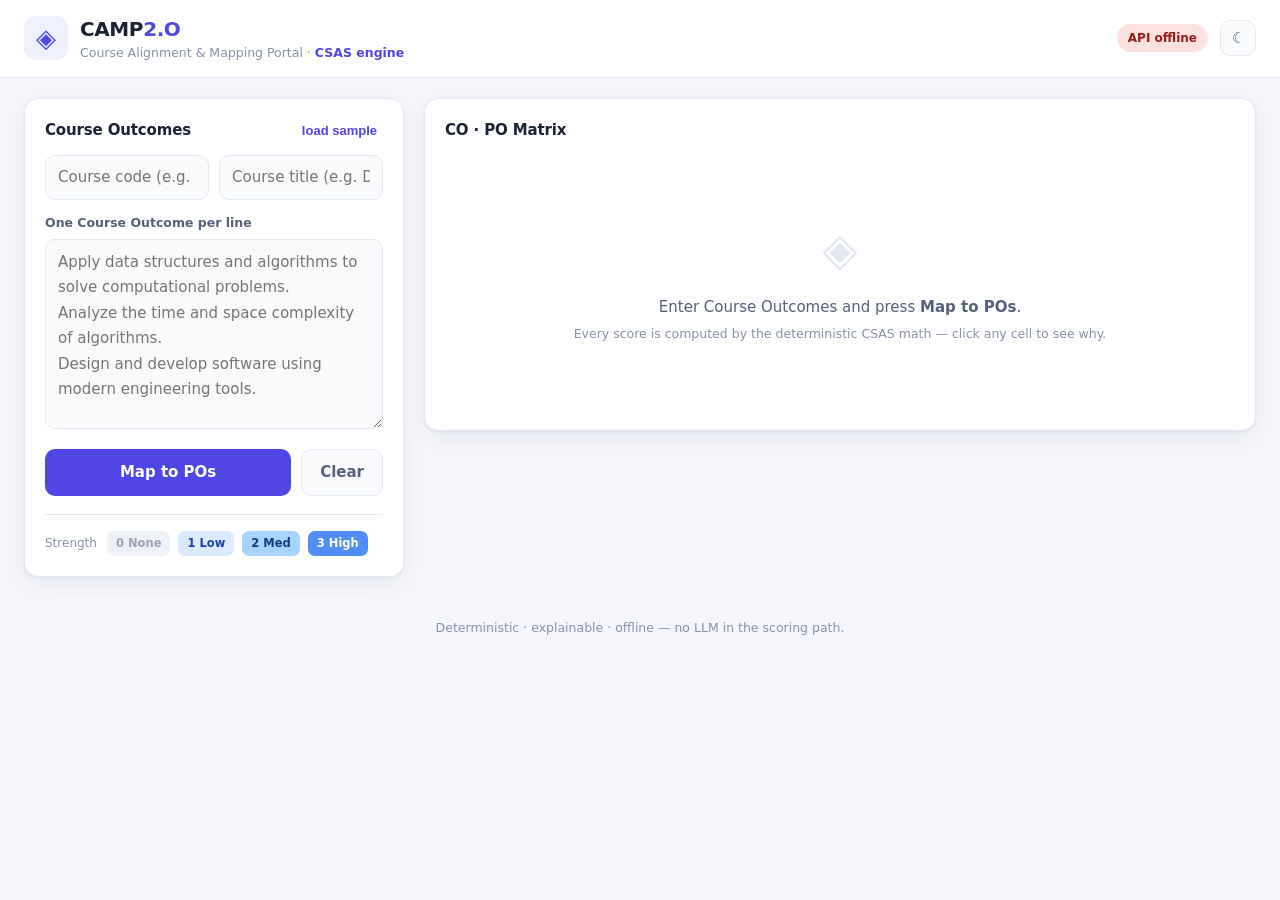
==== frontend/index.html @ 73c3ea42 "Initial commit: CAMP 2.0 with CSAS signature mapping engine Deterministic, explainable CO->PO mappin" ====
<!doctype html>
<html lang="en" data-theme="light">
<head>
  <meta charset="utf-8" />
  <meta name="viewport" content="width=device-width, initial-scale=1" />
  <title>CAMP2.O — CO·PO Mapping</title>
  <link rel="stylesheet" href="styles.css" />
</head>
<body>
  <header class="topbar">
    <div class="brand">
      <span class="logo">◈</span>
      <div>
        <h1>CAMP<span class="accent">2.O</span></h1>
        <p class="tag">Course Alignment &amp; Mapping Portal · <span class="algo">CSAS engine</span></p>
      </div>
    </div>
    <div class="topbar-right">
      <span id="apiStatus" class="pill pill-muted">checking API…</span>
      <button id="themeToggle" class="icon-btn" title="Toggle theme" aria-label="Toggle theme">☾</button>
    </div>
  </header>

  <main class="layout">
    <!-- Input panel -->
    <section class="panel input-panel">
      <div class="panel-head">
        <h2>Course Outcomes</h2>
        <button id="loadSample" class="link-btn">load sample</button>
      </div>

      <div class="course-meta">
        <input id="courseCode" class="field" placeholder="Course code (e.g. 21CS42)" />
        <input id="courseTitle" class="field" placeholder="Course title (e.g. Data Structures)" />
      </div>

      <label class="lbl" for="cosInput">One Course Outcome per line</label>
      <textarea id="cosInput" class="cos-input" spellcheck="false"
        placeholder="Apply data structures and algorithms to solve computational problems.
Analyze the time and space complexity of algorithms.
Design and develop software using modern engineering tools."></textarea>

      <div class="actions">
        <button id="mapBtn" class="btn btn-primary">Map to POs</button>
        <button id="clearBtn" class="btn btn-ghost">Clear</button>
      </div>
      <p id="inputError" class="error-text" hidden></p>

      <div class="legend">
        <span class="legend-title">Strength</span>
        <span class="chip lvl-0">0 None</span>
        <span class="chip lvl-1">1 Low</span>
        <span class="chip lvl-2">2 Med</span>
        <span class="chip lvl-3">3 High</span>
      </div>
    </section>

    <!-- Results panel -->
    <section class="panel result-panel">
      <div class="panel-head">
        <h2>CO · PO Matrix</h2>
        <span id="resultMeta" class="muted"></span>
      </div>

      <div id="emptyState" class="empty">
        <div class="empty-mark">◈</div>
        <p>Enter Course Outcomes and press <strong>Map to POs</strong>.</p>
        <p class="muted small">Every score is computed by the deterministic CSAS math — click any cell to see why.</p>
      </div>

      <div id="matrixWrap" class="matrix-wrap" hidden>
        <table id="matrix" class="matrix">
          <thead></thead>
          <tbody></tbody>
        </table>
      </div>
    </section>
  </main>

  <!-- Cell detail drawer -->
  <aside id="drawer" class="drawer" hidden>
    <div class="drawer-head">
      <h3 id="drawerTitle">Detail</h3>
      <button id="drawerClose" class="icon-btn" aria-label="Close">✕</button>
    </div>
    <div id="drawerBody" class="drawer-body"></div>
  </aside>
  <div id="scrim" class="scrim" hidden></div>

  <footer class="footer">
    <span>Deterministic · explainable · offline — no LLM in the scoring path.</span>
  </footer>

  <script src="app.js"></script>
</body>
</html>
---- frontend/styles.css ----
:root {
  --bg: #f4f6fb;
  --panel: #ffffff;
  --panel-2: #f8fafc;
  --ink: #1a2233;
  --ink-soft: #55607a;
  --muted: #8791a8;
  --border: #e4e8f2;
  --accent: #4f46e5;
  --accent-soft: #eef0fe;
  --danger: #dc2626;
  --shadow: 0 1px 3px rgba(20, 30, 60, .06), 0 8px 24px rgba(20, 30, 60, .06);
  --radius: 14px;

  --lvl0-bg: #eef1f6;   --lvl0-ink: #9aa3b5;
  --lvl1-bg: #dbeafe;   --lvl1-ink: #1e40af;
  --lvl2-bg: #a7d3ff;   --lvl2-ink: #0c3b82;
  --lvl3-bg: #4f8ef7;   --lvl3-ink: #ffffff;
}
:root[data-theme="dark"] {
  --bg: #0e1118;
  --panel: #161b26;
  --panel-2: #1b212e;
  --ink: #e8ecf5;
  --ink-soft: #a9b3c9;
  --muted: #6b7690;
  --border: #262d3c;
  --accent: #7c83ff;
  --accent-soft: #232544;
  --shadow: 0 1px 3px rgba(0,0,0,.3), 0 8px 30px rgba(0,0,0,.35);

  --lvl0-bg: #1c2230;   --lvl0-ink: #5c6579;
  --lvl1-bg: #1e3358;   --lvl1-ink: #9cc4ff;
  --lvl2-bg: #275291;   --lvl2-ink: #d5e8ff;
  --lvl3-bg: #4f8ef7;   --lvl3-ink: #08111f;
}

* { box-sizing: border-box; }
[hidden] { display: none !important; }
html, body { margin: 0; }
body {
  font: 15px/1.5 system-ui, -apple-system, "Segoe UI", Roboto, sans-serif;
  background: var(--bg);
  color: var(--ink);
  -webkit-font-smoothing: antialiased;
}

/* Topbar */
.topbar {
  display: flex; align-items: center; justify-content: space-between;
  padding: 14px 24px; background: var(--panel);
  border-bottom: 1px solid var(--border); position: sticky; top: 0; z-index: 20;
}
.brand { display: flex; align-items: center; gap: 12px; }
.logo {
  font-size: 26px; color: var(--accent);
  background: var(--accent-soft); width: 44px; height: 44px; border-radius: 12px;
  display: grid; place-items: center;
}
.brand h1 { font-size: 20px; margin: 0; letter-spacing: -.02em; }
.brand h1 .accent { color: var(--accent); }
.tag { margin: 0; font-size: 12.5px; color: var(--muted); }
.tag .algo { color: var(--accent); font-weight: 600; }
.topbar-right { display: flex; align-items: center; gap: 12px; }

.pill { font-size: 12px; padding: 5px 11px; border-radius: 999px; font-weight: 600; }
.pill-muted { background: var(--panel-2); color: var(--muted); border: 1px solid var(--border); }
.pill-ok { background: #dcfce7; color: #166534; }
.pill-bad { background: #fee2e2; color: #991b1b; }
:root[data-theme="dark"] .pill-ok { background: #0f3d24; color: #6ee7a8; }
:root[data-theme="dark"] .pill-bad { background: #3d1414; color: #fca5a5; }

.icon-btn {
  background: var(--panel-2); border: 1px solid var(--border); color: var(--ink-soft);
  width: 36px; height: 36px; border-radius: 10px; cursor: pointer; font-size: 15px;
  display: grid; place-items: center; transition: .15s;
}
.icon-btn:hover { color: var(--accent); border-color: var(--accent); }

/* Layout */
.layout {
  display: grid; grid-template-columns: 380px 1fr; gap: 20px;
  padding: 20px 24px; max-width: 1400px; margin: 0 auto; align-items: start;
}
@media (max-width: 880px) { .layout { grid-template-columns: 1fr; } }

.panel {
  background: var(--panel); border: 1px solid var(--border);
  border-radius: var(--radius); box-shadow: var(--shadow); padding: 20px;
}
.panel-head { display: flex; align-items: baseline; justify-content: space-between; margin-bottom: 14px; }
.panel-head h2 { font-size: 15px; margin: 0; letter-spacing: -.01em; }

.link-btn { background: none; border: none; color: var(--accent); cursor: pointer; font-size: 13px; font-weight: 600; }
.link-btn:hover { text-decoration: underline; }
.muted { color: var(--muted); } .small { font-size: 12.5px; }

/* Input */
.course-meta { display: grid; grid-template-columns: 1fr 1fr; gap: 10px; margin-bottom: 14px; }
.field, .cos-input {
  width: 100%; background: var(--panel-2); border: 1px solid var(--border);
  border-radius: 10px; padding: 10px 12px; color: var(--ink); font: inherit; outline: none;
}
.field:focus, .cos-input:focus { border-color: var(--accent); box-shadow: 0 0 0 3px var(--accent-soft); }
.lbl { display: block; font-size: 12.5px; color: var(--ink-soft); margin-bottom: 6px; font-weight: 600; }
.cos-input { min-height: 190px; resize: vertical; line-height: 1.7; }
.actions { display: flex; gap: 10px; margin-top: 14px; }

.btn { border: none; border-radius: 10px; padding: 11px 18px; font: inherit; font-weight: 600; cursor: pointer; transition: .15s; }
.btn-primary { background: var(--accent); color: #fff; flex: 1; }
.btn-primary:hover { filter: brightness(1.07); }
.btn-primary:disabled { opacity: .6; cursor: progress; }
.btn-ghost { background: var(--panel-2); color: var(--ink-soft); border: 1px solid var(--border); }
.btn-ghost:hover { color: var(--ink); }
.error-text { color: var(--danger); font-size: 13px; margin: 10px 0 0; }

.legend { display: flex; align-items: center; gap: 8px; flex-wrap: wrap; margin-top: 18px; padding-top: 16px; border-top: 1px solid var(--border); }
.legend-title { font-size: 12px; color: var(--muted); margin-right: 2px; }
.chip { font-size: 11.5px; padding: 4px 9px; border-radius: 7px; font-weight: 700; }

/* Matrix */
.empty { text-align: center; padding: 60px 20px; color: var(--ink-soft); }
.empty-mark { font-size: 46px; color: var(--border); margin-bottom: 12px; }
.empty p { margin: 6px 0; }

.matrix-wrap { overflow-x: auto; }
.matrix { border-collapse: separate; border-spacing: 4px; width: 100%; }
.matrix th, .matrix td { text-align: center; }
.matrix thead th {
  font-size: 11.5px; color: var(--ink-soft); font-weight: 700; padding: 6px 4px; white-space: nowrap;
}
.matrix thead th.co-col { text-align: left; min-width: 210px; }
.co-cell { text-align: left; padding: 8px 10px; background: var(--panel-2); border-radius: 9px; vertical-align: top; }
.co-name { font-weight: 700; font-size: 13px; }
.co-text { color: var(--ink-soft); font-size: 12px; margin-top: 2px; line-height: 1.4; }
.bloom-badge {
  display: inline-block; margin-top: 6px; font-size: 10.5px; font-weight: 700;
  background: var(--accent-soft); color: var(--accent); padding: 2px 8px; border-radius: 6px;
}

.cell {
  width: 40px; height: 40px; border-radius: 9px; font-weight: 800; font-size: 14px;
  cursor: pointer; border: 1px solid transparent; transition: transform .1s, box-shadow .1s;
  user-select: none;
}
.cell:hover { transform: translateY(-2px); box-shadow: var(--shadow); }
.cell:focus-visible { outline: 2px solid var(--accent); outline-offset: 2px; }
.lvl-0 { background: var(--lvl0-bg); color: var(--lvl0-ink); }
.lvl-1 { background: var(--lvl1-bg); color: var(--lvl1-ink); }
.lvl-2 { background: var(--lvl2-bg); color: var(--lvl2-ink); }
.lvl-3 { background: var(--lvl3-bg); color: var(--lvl3-ink); }
.avg-row td { font-size: 12px; color: var(--ink-soft); font-weight: 700; padding-top: 6px; }
.avg-val { background: var(--panel-2); border-radius: 8px; padding: 6px 0; }

/* Drawer */
.scrim { position: fixed; inset: 0; background: rgba(10,15,30,.4); z-index: 40; }
.drawer {
  position: fixed; top: 0; right: 0; height: 100vh; width: 380px; max-width: 92vw;
  background: var(--panel); border-left: 1px solid var(--border); z-index: 50;
  box-shadow: -10px 0 40px rgba(10,15,30,.18); display: flex; flex-direction: column;
  animation: slideIn .18s ease;
}
@keyframes slideIn { from { transform: translateX(100%); } to { transform: translateX(0); } }
.drawer-head { display: flex; align-items: center; justify-content: space-between; padding: 18px 20px; border-bottom: 1px solid var(--border); }
.drawer-head h3 { margin: 0; font-size: 15px; }
.drawer-body { padding: 20px; overflow-y: auto; }

.d-level { display: flex; align-items: center; gap: 10px; margin-bottom: 16px; }
.d-level .cell { cursor: default; }
.d-level:hover .cell { transform: none; box-shadow: none; }
.d-level-label { font-size: 20px; font-weight: 800; }
.d-level-sub { color: var(--muted); font-size: 13px; }
.rationale { background: var(--panel-2); border-radius: 10px; padding: 12px 14px; font-size: 13.5px; color: var(--ink-soft); margin-bottom: 18px; }

.metrics { display: grid; grid-template-columns: 1fr 1fr; gap: 10px; margin-bottom: 18px; }
.metric { background: var(--panel-2); border: 1px solid var(--border); border-radius: 10px; padding: 10px 12px; }
.metric-k { font-size: 11px; color: var(--muted); text-transform: uppercase; letter-spacing: .04em; }
.metric-v { font-size: 18px; font-weight: 800; margin-top: 2px; }
.bar { height: 5px; border-radius: 3px; background: var(--border); margin-top: 7px; overflow: hidden; }
.bar > span { display: block; height: 100%; background: var(--accent); }

.terms-title { font-size: 12px; color: var(--muted); text-transform: uppercase; letter-spacing: .04em; margin: 0 0 8px; }
.term-row { display: flex; align-items: center; justify-content: space-between; padding: 6px 0; border-bottom: 1px dashed var(--border); font-size: 13.5px; }
.term-row:last-child { border-bottom: none; }
.term-w { color: var(--accent); font-weight: 700; font-variant-numeric: tabular-nums; }
.no-terms { color: var(--muted); font-size: 13px; }

.footer { text-align: center; color: var(--muted); font-size: 12.5px; padding: 22px; }
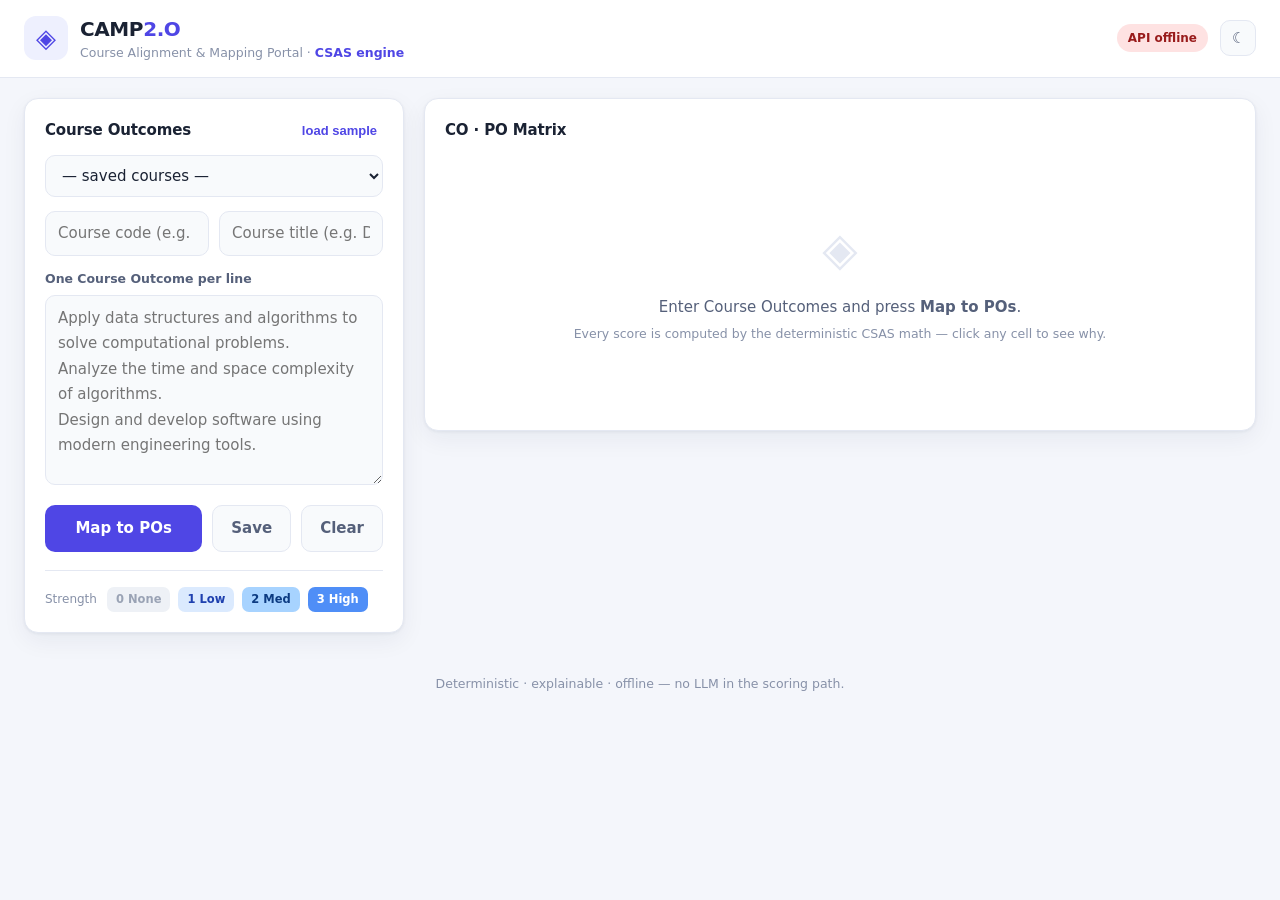
==== commit cb2318d9: "Add persistence layer: course CRUD + saved CO-PO matrices - SQLAlchemy 2.0 models: Course -> CourseO" ====
--- a/frontend/index.html
+++ b/frontend/index.html
@@ -4,7 +4,7 @@
   <meta charset="utf-8" />
   <meta name="viewport" content="width=device-width, initial-scale=1" />
   <title>CAMP2.O — CO·PO Mapping</title>
-  <link rel="stylesheet" href="styles.css" />
+  <link rel="stylesheet" href="styles.css?v=2" />
 </head>
 <body>
   <header class="topbar">
@@ -29,6 +29,13 @@
         <button id="loadSample" class="link-btn">load sample</button>
       </div>
 
+      <div class="saved-bar">
+        <select id="savedCourses" class="field saved-select">
+          <option value="">— saved courses —</option>
+        </select>
+        <button id="deleteCourse" class="icon-btn" title="Delete selected course" hidden>🗑</button>
+      </div>
+
       <div class="course-meta">
         <input id="courseCode" class="field" placeholder="Course code (e.g. 21CS42)" />
         <input id="courseTitle" class="field" placeholder="Course title (e.g. Data Structures)" />
@@ -42,8 +49,10 @@
 
       <div class="actions">
         <button id="mapBtn" class="btn btn-primary">Map to POs</button>
+        <button id="saveBtn" class="btn btn-ghost">Save</button>
         <button id="clearBtn" class="btn btn-ghost">Clear</button>
       </div>
+      <p id="toast" class="toast" hidden></p>
       <p id="inputError" class="error-text" hidden></p>
 
       <div class="legend">
@@ -91,6 +100,6 @@
     <span>Deterministic · explainable · offline — no LLM in the scoring path.</span>
   </footer>
 
-  <script src="app.js"></script>
+  <script src="app.js?v=2"></script>
 </body>
 </html>
--- a/frontend/styles.css
+++ b/frontend/styles.css
@@ -96,7 +96,17 @@
 .muted { color: var(--muted); } .small { font-size: 12.5px; }
 
 /* Input */
+.saved-bar { display: flex; gap: 8px; margin-bottom: 14px; }
+.saved-select { flex: 1; cursor: pointer; }
 .course-meta { display: grid; grid-template-columns: 1fr 1fr; gap: 10px; margin-bottom: 14px; }
+
+.toast {
+  margin: 12px 0 0; padding: 9px 12px; border-radius: 9px; font-size: 13px; font-weight: 600;
+  background: #dcfce7; color: #166534; border: 1px solid #bbf7d0;
+}
+.toast.toast-err { background: #fee2e2; color: #991b1b; border-color: #fecaca; }
+:root[data-theme="dark"] .toast { background: #0f3d24; color: #6ee7a8; border-color: #14512f; }
+:root[data-theme="dark"] .toast.toast-err { background: #3d1414; color: #fca5a5; border-color: #5a1d1d; }
 .field, .cos-input {
   width: 100%; background: var(--panel-2); border: 1px solid var(--border);
   border-radius: 10px; padding: 10px 12px; color: var(--ink); font: inherit; outline: none;
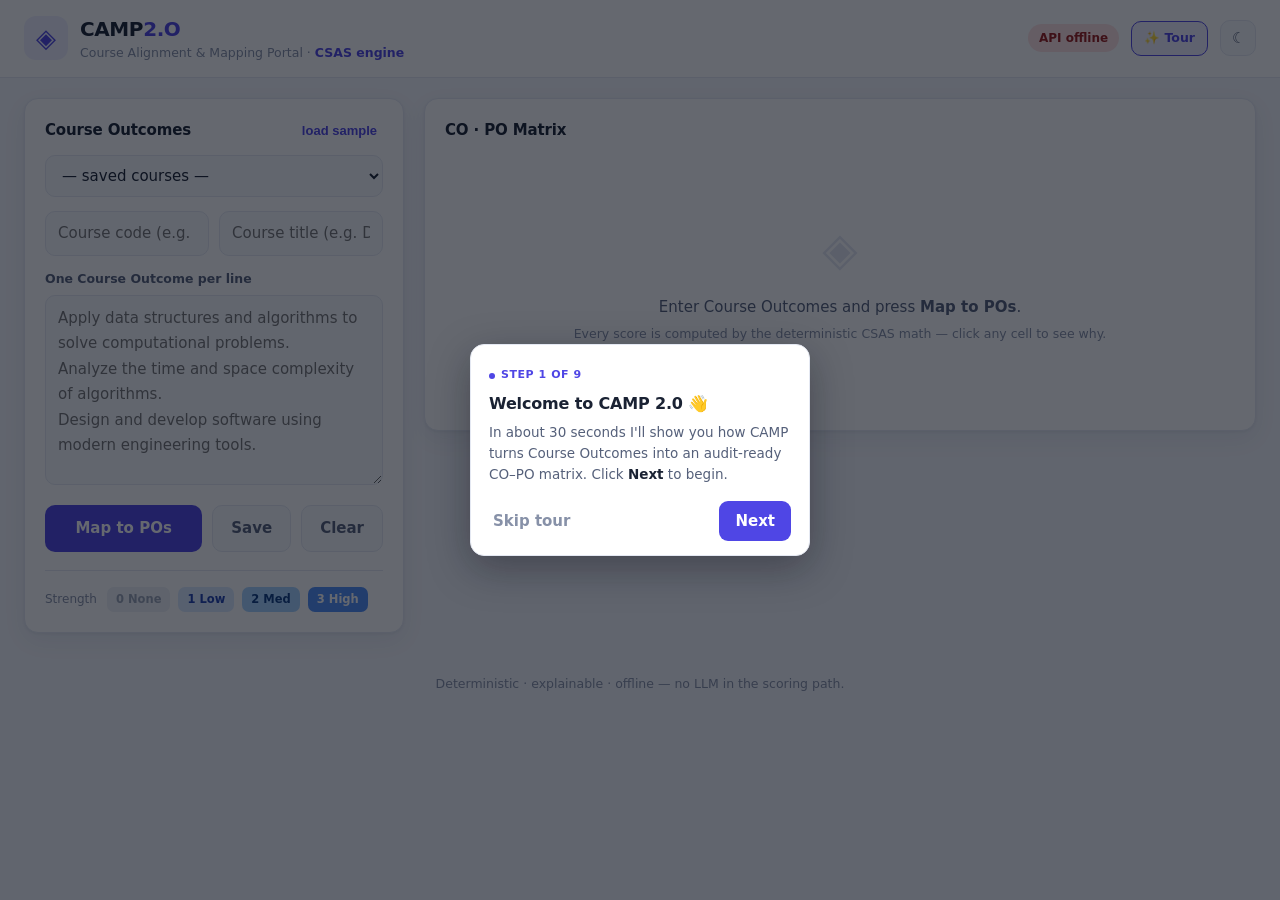
==== commit 4cc48295: "Add guided in-app walkthrough (interactive product tour) - tour.js/tour.css: a 9-step spotlight tour" ====
--- a/frontend/index.html
+++ b/frontend/index.html
@@ -4,19 +4,21 @@
   <meta charset="utf-8" />
   <meta name="viewport" content="width=device-width, initial-scale=1" />
   <title>CAMP2.O — CO·PO Mapping</title>
-  <link rel="stylesheet" href="styles.css?v=2" />
+  <link rel="stylesheet" href="styles.css?v=3" />
+  <link rel="stylesheet" href="tour.css?v=1" />
 </head>
 <body>
   <header class="topbar">
-    <div class="brand">
+    <a class="brand" href="/" title="Back to home" style="text-decoration:none;color:inherit">
       <span class="logo">◈</span>
       <div>
         <h1>CAMP<span class="accent">2.O</span></h1>
         <p class="tag">Course Alignment &amp; Mapping Portal · <span class="algo">CSAS engine</span></p>
       </div>
-    </div>
+    </a>
     <div class="topbar-right">
       <span id="apiStatus" class="pill pill-muted">checking API…</span>
+      <button id="tourBtn" title="Take a guided tour">✨ Tour</button>
       <button id="themeToggle" class="icon-btn" title="Toggle theme" aria-label="Toggle theme">☾</button>
     </div>
   </header>
@@ -68,7 +70,10 @@
     <section class="panel result-panel">
       <div class="panel-head">
         <h2>CO · PO Matrix</h2>
-        <span id="resultMeta" class="muted"></span>
+        <div class="head-right">
+          <span id="resultMeta" class="muted"></span>
+          <button id="exportBtn" class="btn-small" hidden>⬇ Export DOCX</button>
+        </div>
       </div>
 
       <div id="emptyState" class="empty">
@@ -100,6 +105,7 @@
     <span>Deterministic · explainable · offline — no LLM in the scoring path.</span>
   </footer>
 
-  <script src="app.js?v=2"></script>
+  <script src="app.js?v=3"></script>
+  <script src="tour.js?v=1"></script>
 </body>
 </html>
--- a/frontend/styles.css
+++ b/frontend/styles.css
@@ -93,6 +93,13 @@
 
 .link-btn { background: none; border: none; color: var(--accent); cursor: pointer; font-size: 13px; font-weight: 600; }
 .link-btn:hover { text-decoration: underline; }
+.head-right { display: flex; align-items: center; gap: 12px; }
+.btn-small {
+  background: var(--accent); color: #fff; border: none; border-radius: 8px;
+  padding: 7px 12px; font: inherit; font-size: 12.5px; font-weight: 600; cursor: pointer; transition: .15s;
+}
+.btn-small:hover { filter: brightness(1.07); }
+.btn-small:disabled { opacity: .6; cursor: progress; }
 .muted { color: var(--muted); } .small { font-size: 12.5px; }
 
 /* Input */
--- a/frontend/tour.css
+++ b/frontend/tour.css
@@ -0,0 +1,50 @@
+/* Guided product tour — spotlight overlay + popover. Theme-aware via styles.css vars. */
+
+#tourBtn {
+  background: var(--accent-soft); border: 1px solid var(--accent);
+  color: var(--accent); border-radius: 10px; padding: 7px 12px;
+  font: inherit; font-size: 12.5px; font-weight: 700; cursor: pointer;
+  display: inline-flex; align-items: center; gap: 5px; transition: .15s; white-space: nowrap;
+}
+#tourBtn:hover { filter: brightness(1.05); box-shadow: 0 0 0 3px var(--accent-soft); }
+
+#tourBlocker { position: fixed; inset: 0; z-index: 9998; background: transparent; }
+
+#tourSpotlight {
+  position: fixed; z-index: 9999; border-radius: 12px; pointer-events: none;
+  box-shadow: 0 0 0 9999px rgba(8, 12, 24, .62);
+  transition: all .3s cubic-bezier(.4, 0, .2, 1);
+}
+#tourSpotlight.spot-none { /* centered steps: no hole, full dim */
+  left: 50%; top: 50%; width: 0; height: 0; border-radius: 0;
+}
+
+#tourPop {
+  position: fixed; z-index: 10000; width: 340px; max-width: calc(100vw - 24px);
+  background: var(--panel); border: 1px solid var(--border); border-radius: 14px;
+  box-shadow: 0 12px 40px rgba(8, 12, 24, .35); padding: 18px 18px 14px; color: var(--ink);
+  animation: tourIn .2s ease;
+}
+@keyframes tourIn { from { opacity: 0; transform: translateY(6px); } to { opacity: 1; transform: translateY(0); } }
+
+.tour-progress {
+  display: inline-flex; align-items: center; gap: 6px;
+  font-size: 11px; font-weight: 700; color: var(--accent);
+  text-transform: uppercase; letter-spacing: .05em; margin-bottom: 8px;
+}
+.tour-progress .tour-dot { width: 6px; height: 6px; border-radius: 50%; background: var(--accent); }
+.tour-title { margin: 0 0 6px; font-size: 16px; font-weight: 700; letter-spacing: -.01em; }
+.tour-body { margin: 0 0 16px; font-size: 13.5px; line-height: 1.55; color: var(--ink-soft); }
+.tour-body b { color: var(--ink); font-weight: 700; }
+
+.tour-controls { display: flex; align-items: center; justify-content: space-between; gap: 10px; }
+.tour-nav { display: flex; gap: 8px; }
+.tour-controls button { font: inherit; font-weight: 600; cursor: pointer; border-radius: 9px; transition: .15s; }
+.tour-skip { background: none; border: none; color: var(--muted); font-size: 12.5px; padding: 8px 4px; }
+.tour-skip:hover { color: var(--ink-soft); }
+.tour-back { background: var(--panel-2); border: 1px solid var(--border); color: var(--ink-soft); padding: 8px 14px; }
+.tour-back:hover { color: var(--ink); }
+.tour-next { background: var(--accent); border: none; color: #fff; padding: 8px 16px; }
+.tour-next:hover { filter: brightness(1.07); }
+
+@media (max-width: 640px) { #tourPop { width: calc(100vw - 24px); } }
